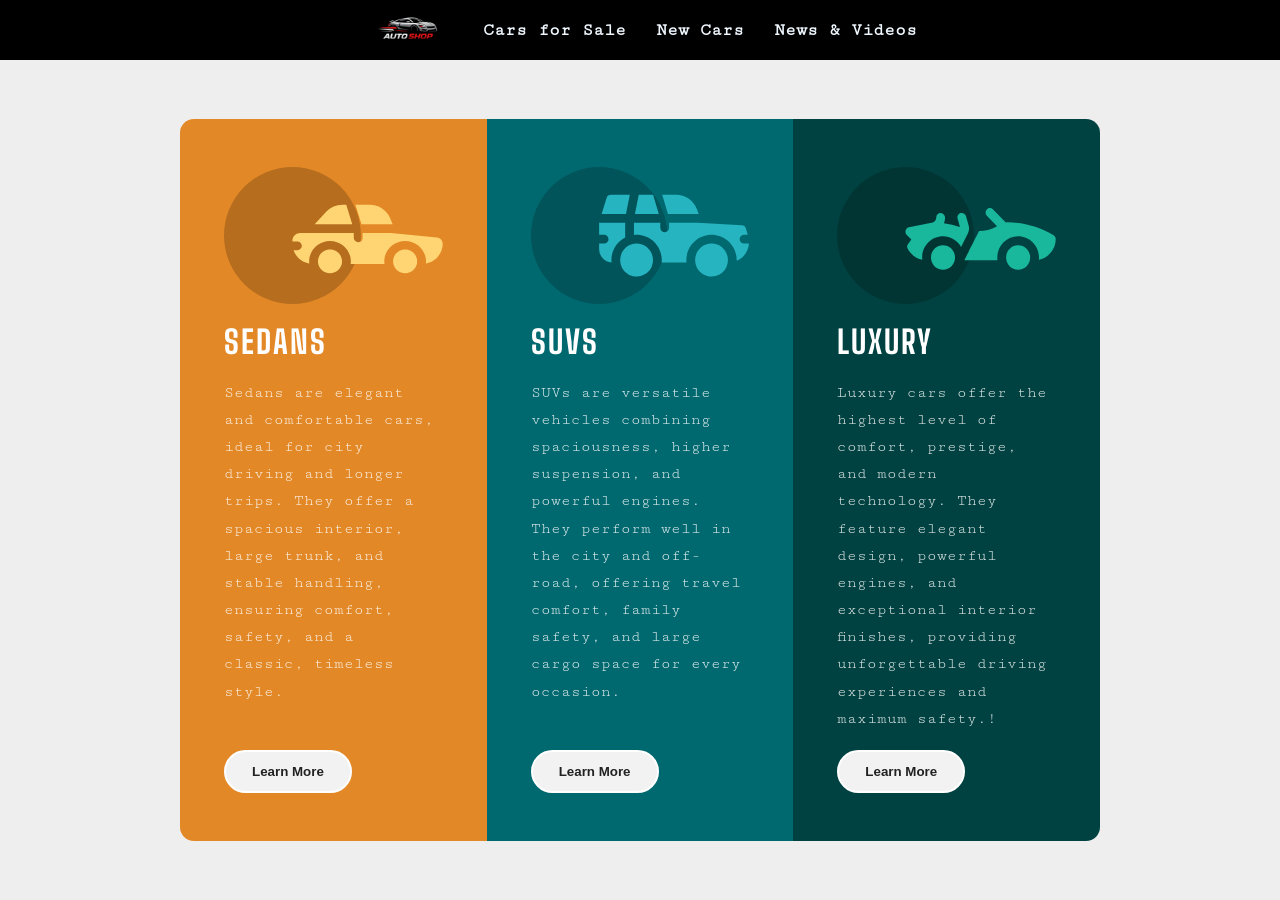
==== index.html @ 077dbd91 "V0.0.1" ====
<!DOCTYPE html>
<html lang="en">

<head>
    <meta charset="UTF-8">
    <meta name="viewport" content="width=device-width, initial-scale=1.0">
    <title>Document</title>
    <!-- Styles.CC for Navigation bar and all websides -->
    <link rel="stylesheet" href="styles_nav-bar.css" />
    <link rel="stylesheet" href="styles.css" />
    <!-- Google Fonts links -->
    <link rel="preconnect" href="https://fonts.googleapis.com">
    <link rel="preconnect" href="https://fonts.gstatic.com" crossorigin>
    <link rel="preconnect" href="https://fonts.googleapis.com">
    <link rel="preconnect" href="https://fonts.gstatic.com" crossorigin>
    <link
        href="https://fonts.googleapis.com/css2?family=Big+Shoulders:opsz,wght@10..72,100..900&family=Cutive+Mono&family=IBM+Plex+Sans:ital,wght@0,100..700;1,100..700&family=Lexend+Deca:wght@100..900&display=swap"
        rel="stylesheet">
</head>

<body>

    <nav class="nav-bar">
        <div class="container">
            <div class="logo" href="index.html">
                <img src="/images/AutoShop.png" alt="Auto Shop" width="90" />
            </div>
            <ul class="nav__links">
                <li><a class="nav__link is-active" href="#Cars for Sale">Cars for Sale</a></li>
                <li><a class="nav__link" href="#New Cars">New Cars</a></li>
                <li><a class="nav__link" href="#News & Videos">News & Videos</a></li>
            </ul>
        </div>
    </nav>

    <section class="cars">
        <div class="container">
            <article class="car sedans">
                <img src="images/icon-sedans.svg" alt="SEDANS">
                <h2>SEDANS</h2>
                <p>Sedans are elegant and comfortable cars, ideal for city driving and longer trips. They offer a
                    spacious interior, large trunk, and stable handling, ensuring comfort, safety, and a classic,
                    timeless style.
                </p>
                <button class="btn" href="#">Learn More</button>
            </article>

            <article class="car suvs">
                <img src="images/icon-suvs.svg" alt="SUVS">
                <h2>SUVS</h2>
                <p>SUVs are versatile vehicles combining spaciousness, higher suspension, and powerful
                    engines. They perform well in the city and off-road, offering travel comfort, family
                    safety, and large cargo space for every occasion.</p>

                <button class="btn" href="#">Learn More</button>
            </article>

            <article class="car luxury">
                <img src="images/icon-luxury.svg" alt="LUXURY">
                <h2>LUXURY</h2>
                <p>Luxury cars offer the highest level of comfort, prestige, and modern technology. They
                    feature elegant design, powerful engines, and exceptional interior finishes, providing
                    unforgettable driving experiences and maximum safety.!</p>
                <button class="btn" href="#">Learn More</button>
            </article>
        </div>
    </section>

</body>

</html>
---- styles_nav-bar.css ----
/* Fonts */
.cutive-mono-regular {
  font-family: "Cutive Mono", monospace;
  font-weight: 400;
  font-style: normal;
}



.big-shoulders {
  font-family: "Big Shoulders", sans-serif;
  font-optical-sizing: auto;
  font-weight: 700;
  font-style: normal;
}


/* Reset */
* {
	margin: 0;
	padding: 0;
	box-sizing: border-box;
}
/* body */
body {
	font-family: 'Cutive Mono', monospace;
	font-size: 16px;
	background-color: #ffffff;
}

/* All changes to the flex container and items are in this file. */
.container {
	max-width: 11000px;
	margin: 0;
	padding: 0 30px;
}

.nav-bar {
	background-color: hsl(0, 0%, 0%);
	height: 60px;
    justify-items: center;
    height: 60px;
    align-items: center;
}

.nav-bar .logo {
	display: flex;
    height: 60px;
    align-items: center;
    justify-content: start;
}

ul {
	list-style-type: none;
}

.nav-bar .container {
	display: flex;
	justify-content: center;
	align-items: center;
	height: 60px;
}

.nav-bar a {
	text-decoration: none;
	color: aliceblue;
	font-weight: 700;
	font-size: 18px;
}

.nav-bar ul {
	display: flex;
	list-style-type: none;
}

.nav-bar ul li {
	margin-left: 30px;
}

.nav-bar a:hover {
	color: #c98313;
}
---- styles.css ----
* { box-sizing: border-box; }

body{
  margin: 0;
  font-family: 'Cutive Mono', monospace;
  background: #eee;
}

/* Center only the cards section */
.cars{
  min-height: calc(100vh - 60px); /* 60px navbar height */
  display: flex;
  align-items: center;
  justify-content: center;
  padding: 40px 16px;
}

/* the 3-column wrapper */
.cars .container{
  width: min(920px, 92vw);
  display: flex;
  border-radius: 14px;
  overflow: hidden;
  padding: 0; /* important */
}

/* each column */
.car{
  flex: 1;
  padding: 48px 44px;
  color: #fff;
  display: flex;
  flex-direction: column;
  gap: 18px;
}

.car h2{
  margin: 0;
  letter-spacing: 2px;
  font-size: 32px;
  font-family: 'Big Shoulders', sans-serif;
}

.car p{
  margin: 0;
  line-height: 1.7;
  opacity: .85;
  max-width: 28ch;
}

.btn{
  margin-top: auto;
  align-self: flex-start;
  padding: 12px 26px;
  border-radius: 999px;
  background: hsl(0, 0%, 95%);
  color: #222;
  font-weight: 600;
  border: 2px solid #ffffff;
  cursor: pointer;
  transition: all 0.3s ease;
}

.car .btn:hover{
  background: transparent;
  color: #ffffff;
  transform: scale(1.05);
  box-shadow: 0 8px 20px rgba(0,0,0,0.25);
}

.btn:active{
  transform: scale(0.98);
  box-shadow: 0 4px 10px rgba(0,0,0,0.2);
}


/* colors */
.sedans{ background: hsl(31, 77%, 52%); }
.suvs{ background: hsl(184, 100%, 22%); }
.luxury{ background: hsl(179, 100%, 13%); }

/* responsive */
@media (max-width: 760px){
  .cars .container{ flex-direction: column; }
}
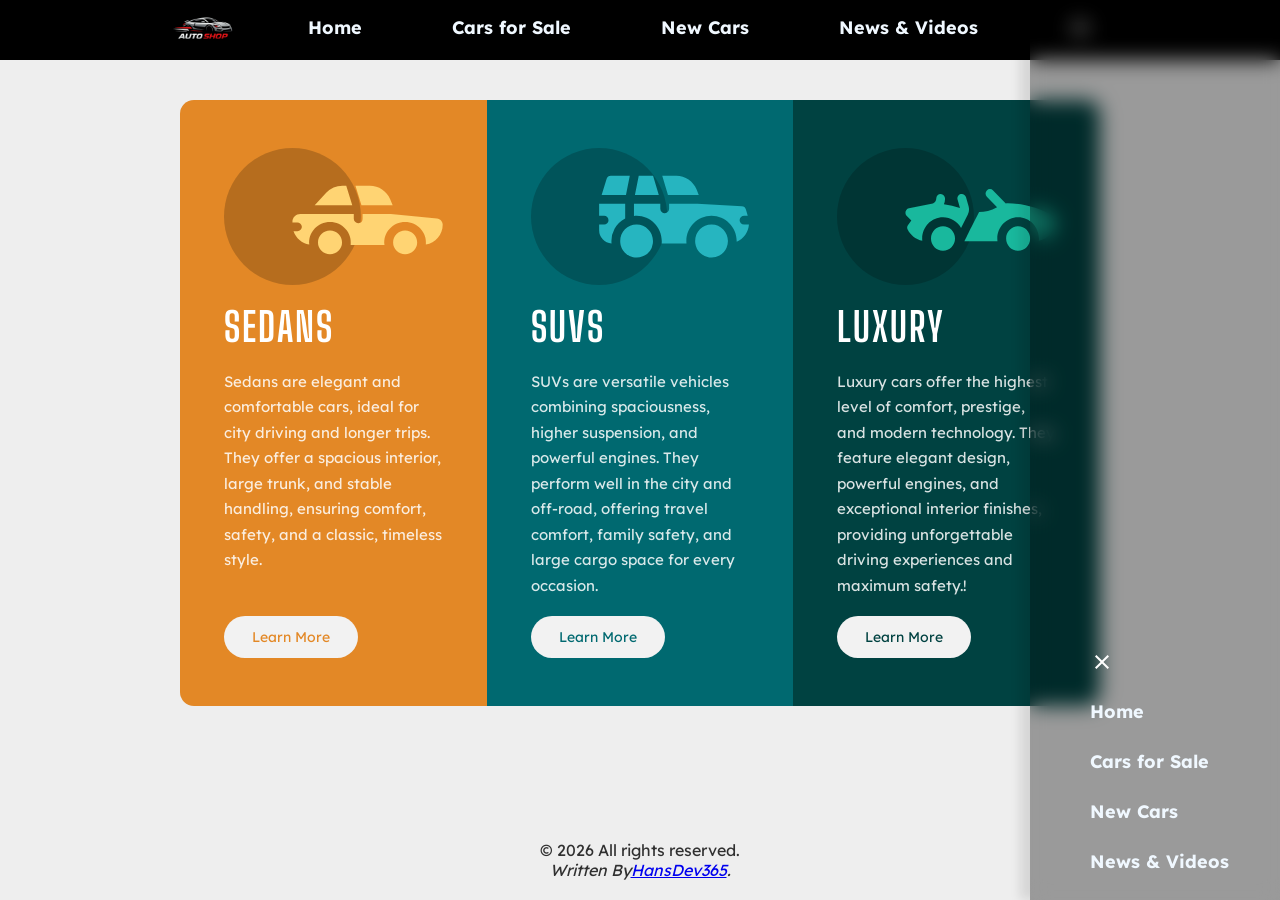
==== commit a7583c88: "V0.0.02" ====
--- a/index.html
+++ b/index.html
@@ -11,10 +11,10 @@
     <!-- Google Fonts links -->
     <link rel="preconnect" href="https://fonts.googleapis.com">
     <link rel="preconnect" href="https://fonts.gstatic.com" crossorigin>
-    <link rel="preconnect" href="https://fonts.googleapis.com">
-    <link rel="preconnect" href="https://fonts.gstatic.com" crossorigin>
     <link
         href="https://fonts.googleapis.com/css2?family=Big+Shoulders:opsz,wght@10..72,100..900&family=Cutive+Mono&family=IBM+Plex+Sans:ital,wght@0,100..700;1,100..700&family=Lexend+Deca:wght@100..900&display=swap"
+        rel="stylesheet">
+    <link href="https://fonts.googleapis.com/css2?family=Big+Shoulders+Display:wght@700&family=Lexend+Deca&display=swap"
         rel="stylesheet">
 </head>
 
@@ -25,13 +25,39 @@
             <div class="logo" href="index.html">
                 <img src="/images/AutoShop.png" alt="Auto Shop" width="90" />
             </div>
-            <ul class="nav__links">
-                <li><a class="nav__link is-active" href="#Cars for Sale">Cars for Sale</a></li>
+            <ul class="sidebar">
+                <li onclick=hideSidebar()><a href="#"><svg xmlns="http://www.w3.org/2000/svg" height="24px"
+                            viewBox="0 -960 960 960" width="24px" fill="#ffffff">
+                            <path
+                                d="m256-200-56-56 224-224-224-224 56-56 224 224 224-224 56 56-224 224 224 224-56 56-224-224-224 224Z" />
+                        </svg></a></li>
+                <li><a class="nav_link is-active" href="index.html">Home</a></li>
+                <li><a class="nav__link is-active" href="cars_for_sale.html">Cars for Sale</a></li>
                 <li><a class="nav__link" href="#New Cars">New Cars</a></li>
                 <li><a class="nav__link" href="#News & Videos">News & Videos</a></li>
             </ul>
+            <ul>
+                <li class="hideOnMobile"><a class="nav_link is-active" href="index.html">Home</a></li>
+                <li class="hideOnMobile"><a class="nav__link is-active" href="cars_for_sale.html">Cars for Sale</a></li>
+                <li class="hideOnMobile"><a class="nav__link" href="#New Cars">New Cars</a></li>
+                <li class="hideOnMobile"><a class="nav__link" href="#News & Videos">News & Videos</a></li>
+                <li onclick=showSidebar()><a href="#"><svg xmlns="http://www.w3.org/2000/svg" height="24px"
+                            viewBox="0 -960 960 960" width="24px" fill="#ffffff">
+                            <path d="M120-240v-80h720v80H120Zm0-200v-80h720v80H120Zm0-200v-80h720v80H120Z" />
+                        </svg></a></li>
+            </ul>
         </div>
     </nav>
+    <script>
+        function showSidebar() {
+            const sidebar = document.querySelector('.sidebar')
+            sidebar.style.display = 'flex'
+        }
+        function hideSidebar() {
+            const sidebar = document.querySelector('.sidebar')
+            sidebar.style.display = 'none'
+        }
+    </script>
 
     <section class="cars">
         <div class="container">
@@ -42,7 +68,7 @@
                     spacious interior, large trunk, and stable handling, ensuring comfort, safety, and a classic,
                     timeless style.
                 </p>
-                <button class="btn" href="#">Learn More</button>
+                <a class="btn" href="sedans.html">Learn More</a>
             </article>
 
             <article class="car suvs">
@@ -52,7 +78,7 @@
                     engines. They perform well in the city and off-road, offering travel comfort, family
                     safety, and large cargo space for every occasion.</p>
 
-                <button class="btn" href="#">Learn More</button>
+                <a class="btn" href="suvs.html">Learn More</a>
             </article>
 
             <article class="car luxury">
@@ -61,11 +87,16 @@
                 <p>Luxury cars offer the highest level of comfort, prestige, and modern technology. They
                     feature elegant design, powerful engines, and exceptional interior finishes, providing
                     unforgettable driving experiences and maximum safety.!</p>
-                <button class="btn" href="#">Learn More</button>
+                <a class="btn" href="luxury.html">Learn More</a>
             </article>
         </div>
     </section>
-
+    <!-- footer is the same on all pages. This is controlled in style.css.  -->
+    <footer class="site-footer">© 2026 All rights reserved.
+        <address>
+            Written By<a href="dorian365.kodehode@gmail.com">HansDev365</a>.<br>
+        </address>
+    </footer>
 </body>
 
 </html>
--- a/styles_nav-bar.css
+++ b/styles_nav-bar.css
@@ -1,19 +1,16 @@
 /* Fonts */
 .cutive-mono-regular {
-  font-family: "Cutive Mono", monospace;
-  font-weight: 400;
-  font-style: normal;
+	font-family: 'Cutive Mono', monospace;
+	font-weight: 400;
+	font-style: normal;
 }
 
-
-
 .big-shoulders {
-  font-family: "Big Shoulders", sans-serif;
-  font-optical-sizing: auto;
-  font-weight: 700;
-  font-style: normal;
+	font-family: 'Big Shoulders', sans-serif;
+	font-optical-sizing: auto;
+	font-weight: 700;
+	font-style: normal;
 }
-
 
 /* Reset */
 * {
@@ -23,9 +20,50 @@
 }
 /* body */
 body {
-	font-family: 'Cutive Mono', monospace;
-	font-size: 16px;
-	background-color: #ffffff;
+	margin: 0;
+	min-height: 100vh;
+	display: flex;
+	flex-direction: column;
+	font-family: 'Lexend Deca', sans-serif;
+	background: #eee;
+}
+/* 
+nav ul {
+	width: 100%;
+	list-style-type: none;
+	display: flex;
+	justify-content: flex-end;
+} */
+
+.sidebar {
+	position: fixed;
+	top: 0;
+	right: 0;
+	height: 100vh;
+	width: 250px;
+	z-index: 999;
+	background-color: rgba(0, 0, 0, 0.354);
+	backdrop-filter: blur(10px);
+	box-shadow: -10px 0 10px rgba(0, 0, 0, 0.1);
+	display: flex;
+	flex-direction: column;
+	align-items: flex-start;
+	justify-content: flex-start;
+}
+.sidebar li {
+	width: 100%;
+	height: 50px;
+	justify-content: flex-start;
+}
+
+.sidebar a {
+	width: 100%;
+}
+
+@media (max-width: 800px) {
+	.hideOnMobile {
+		display: none;
+	}
 }
 
 /* All changes to the flex container and items are in this file. */
@@ -38,20 +76,14 @@
 .nav-bar {
 	background-color: hsl(0, 0%, 0%);
 	height: 60px;
-    justify-items: center;
-    height: 60px;
-    align-items: center;
+	align-items: center;
 }
 
 .nav-bar .logo {
 	display: flex;
-    height: 60px;
-    align-items: center;
-    justify-content: start;
-}
-
-ul {
-	list-style-type: none;
+	height: 60px;
+	align-items: center;
+	justify-content: start;
 }
 
 .nav-bar .container {
@@ -62,15 +94,22 @@
 }
 
 .nav-bar a {
+	height: 100%;
+	padding: 0 30px;
 	text-decoration: none;
 	color: aliceblue;
 	font-weight: 700;
 	font-size: 18px;
 }
 
+.nav li {
+	height: 50%;
+}
+
 .nav-bar ul {
 	display: flex;
 	list-style-type: none;
+	justify-content: flex-end;
 }
 
 .nav-bar ul li {
@@ -80,4 +119,3 @@
 .nav-bar a:hover {
 	color: #c98313;
 }
-
--- a/styles.css
+++ b/styles.css
@@ -1,87 +1,132 @@
-* { box-sizing: border-box; }
-
-body{
-  margin: 0;
-  font-family: 'Cutive Mono', monospace;
-  background: #eee;
+* {
+	box-sizing: border-box;
 }
 
-/* Center only the cards section */
-.cars{
-  min-height: calc(100vh - 60px); /* 60px navbar height */
-  display: flex;
-  align-items: center;
-  justify-content: center;
-  padding: 40px 16px;
+/* Body as vertical flex layout */
+body {
+	margin: 0;
+	min-height: 100vh;
+	display: flex;
+	flex-direction: column;
+	font-family: 'Lexend Deca', sans-serif;
+	background: #eee;
+}
+
+/* Center only the cars section */
+.cars {
+	display: flex;
+	align-items: center;
+	justify-content: center;
+	padding: 40px 16px;
 }
 
 /* the 3-column wrapper */
-.cars .container{
-  width: min(920px, 92vw);
-  display: flex;
-  border-radius: 14px;
-  overflow: hidden;
-  padding: 0; /* important */
+.cars .container {
+	width: min(920px, 92vw);
+	display: flex;
+	border-radius: 14px;
+	overflow: hidden;
+	padding: 0;
 }
 
 /* each column */
-.car{
-  flex: 1;
-  padding: 48px 44px;
-  color: #fff;
-  display: flex;
-  flex-direction: column;
-  gap: 18px;
+.car {
+	flex: 1;
+	padding: 48px 44px;
+	color: #fff;
+	display: flex;
+	flex-direction: column;
+	gap: 18px;
 }
 
-.car h2{
-  margin: 0;
-  letter-spacing: 2px;
-  font-size: 32px;
-  font-family: 'Big Shoulders', sans-serif;
+.car h2 {
+	margin: 0;
+	font-family: 'Big Shoulders Display', sans-serif;
+	font-size: 40px;
+	letter-spacing: 2px;
+	text-transform: uppercase;
 }
 
-.car p{
-  margin: 0;
-  line-height: 1.7;
-  opacity: .85;
-  max-width: 28ch;
+.car p {
+	margin: 0;
+	line-height: 1.7;
+	opacity: 0.85;
+	max-width: 28ch;
+	font-size: 15px;
 }
 
-.btn{
-  margin-top: auto;
-  align-self: flex-start;
-  padding: 12px 26px;
-  border-radius: 999px;
-  background: hsl(0, 0%, 95%);
-  color: #222;
-  font-weight: 600;
-  border: 2px solid #ffffff;
-  cursor: pointer;
-  transition: all 0.3s ease;
+/* Learn more buttons */
+.btn {
+	margin-top: auto;
+	align-self: flex-start;
+
+	display: inline-block;
+	padding: 12px 28px;
+	border-radius: 999px;
+
+	background: hsl(0, 0%, 95%);
+	border: none;
+
+	font-family: 'Lexend Deca', sans-serif;
+	font-size: 14px;
+	font-weight: 400;
+	text-decoration: none;
+
+	transition: all 0.3s ease;
+	cursor: pointer;
 }
 
-.car .btn:hover{
-  background: transparent;
-  color: #ffffff;
-  transform: scale(1.05);
-  box-shadow: 0 8px 20px rgba(0,0,0,0.25);
+/* Text color matches card */
+.sedans .btn {
+	color: hsl(31, 77%, 52%);
 }
 
-.btn:active{
-  transform: scale(0.98);
-  box-shadow: 0 4px 10px rgba(0,0,0,0.2);
+.suvs .btn {
+	color: hsl(184, 100%, 22%);
 }
 
+.luxury .btn {
+	color: hsl(179, 100%, 13%);
+}
 
-/* colors */
-.sedans{ background: hsl(31, 77%, 52%); }
-.suvs{ background: hsl(184, 100%, 22%); }
-.luxury{ background: hsl(179, 100%, 13%); }
+/* Hover effect */
+.car .btn:hover {
+	background: transparent;
+	color: #ffffff;
+	border: 2px solid #ffffff;
+	transform: scale(1.05);
+	box-shadow: 0 8px 20px rgba(0, 0, 0, 0.25);
+}
+
+.btn:active {
+	transform: scale(0.98);
+	box-shadow: 0 4px 10px rgba(0, 0, 0, 0.2);
+}
+
+/* box colors */
+.sedans {
+	background: hsl(31, 77%, 52%);
+}
+
+.suvs {
+	background: hsl(184, 100%, 22%);
+}
+
+.luxury {
+	background: hsl(179, 100%, 13%);
+}
+
+/* Footer */
+.site-footer {
+	margin-top: auto; /* pushes footer to bottom */
+	text-align: center;
+	padding: 20px;
+	color: rgba(0, 0, 0, 0.8);
+}
 
 /* responsive */
-@media (max-width: 760px){
-  .cars .container{ flex-direction: column; }
+@media (max-width: 760px) {
+	.cars .container {
+		flex-direction: column;
+	}
 }
-
-
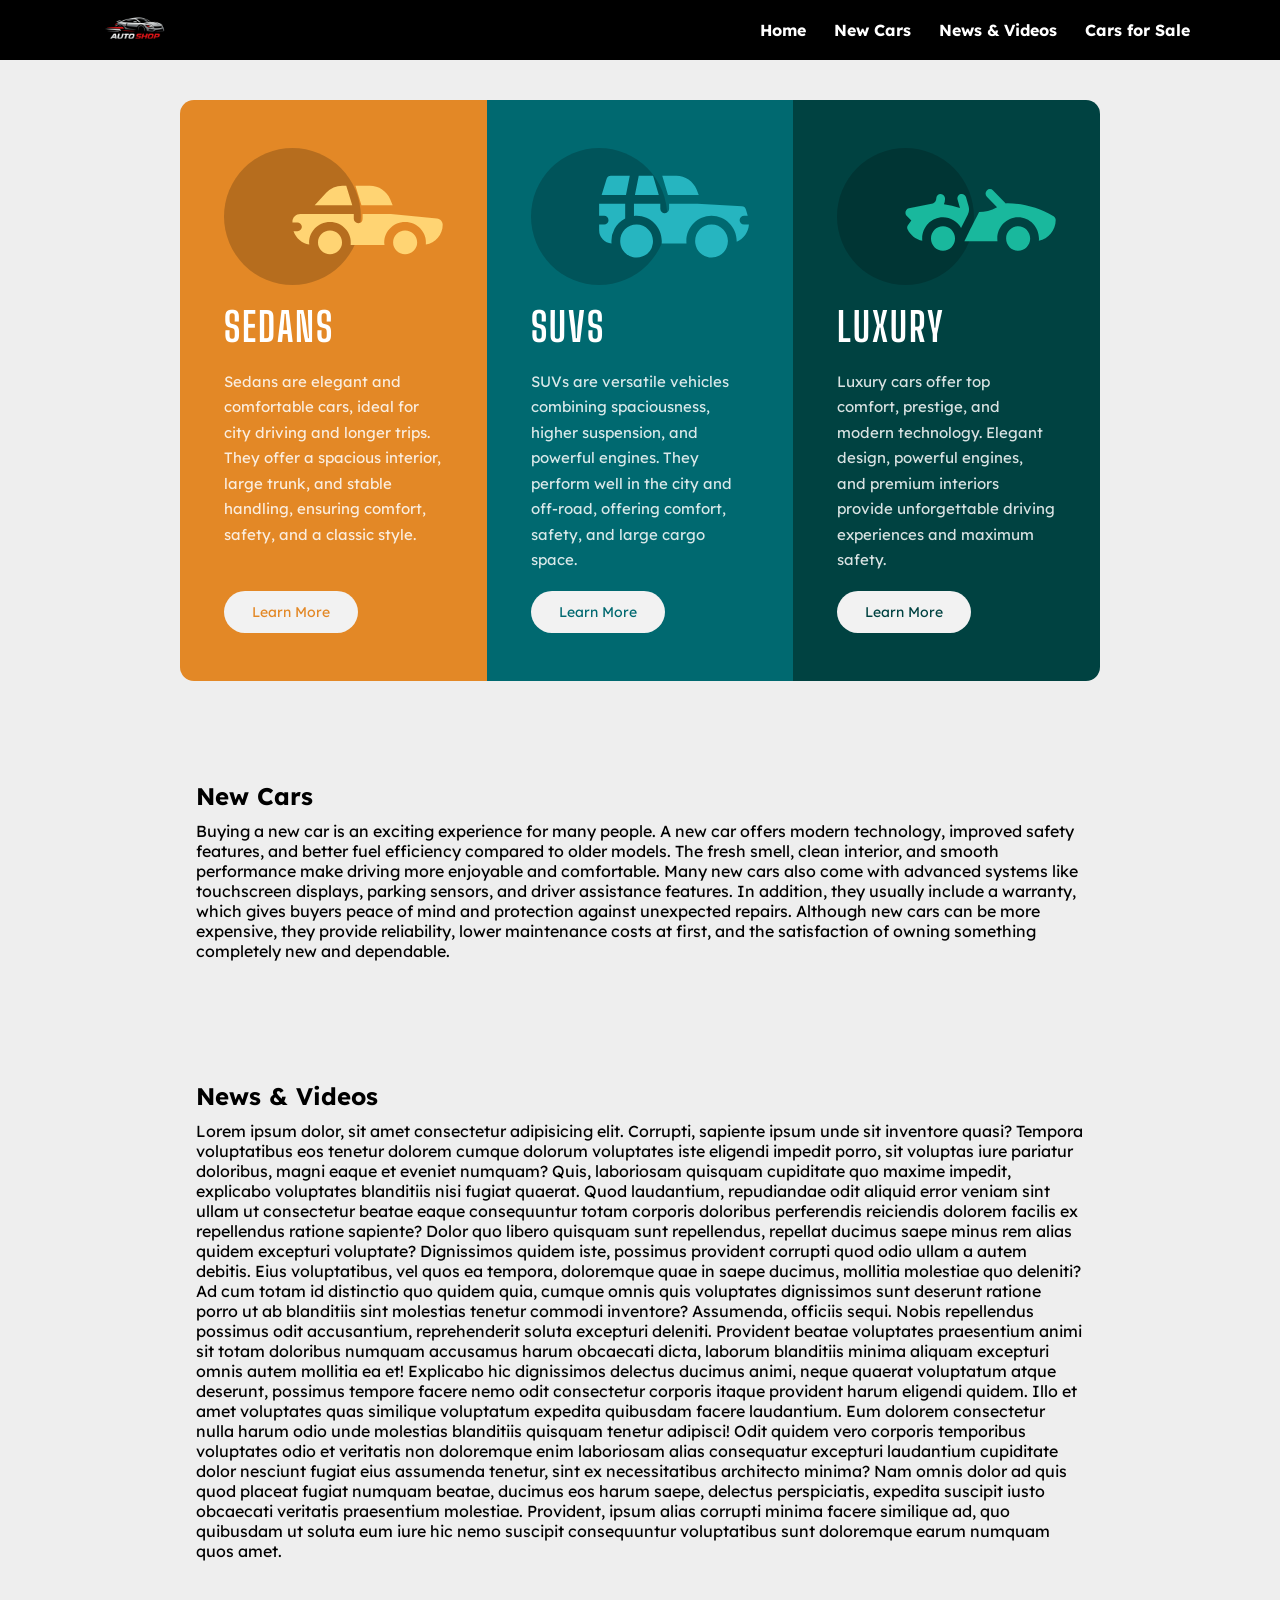
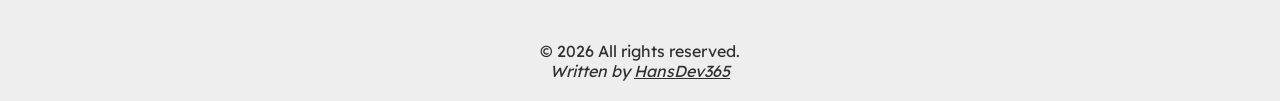
==== commit 8661eaf2: "V0.0.03" ====
--- a/index.html
+++ b/index.html
@@ -2,101 +2,150 @@
 <html lang="en">
 
 <head>
-    <meta charset="UTF-8">
-    <meta name="viewport" content="width=device-width, initial-scale=1.0">
-    <title>Document</title>
-    <!-- Styles.CC for Navigation bar and all websides -->
+    <meta charset="UTF-8" />
+    <meta name="viewport" content="width=device-width, initial-scale=1.0" />
+    <title>AutoShop</title>
+
+    <!-- Navbar + main styles -->
     <link rel="stylesheet" href="styles_nav-bar.css" />
     <link rel="stylesheet" href="styles.css" />
-    <!-- Google Fonts links -->
+
+    <!-- Google Fonts -->
     <link rel="preconnect" href="https://fonts.googleapis.com">
     <link rel="preconnect" href="https://fonts.gstatic.com" crossorigin>
     <link
-        href="https://fonts.googleapis.com/css2?family=Big+Shoulders:opsz,wght@10..72,100..900&family=Cutive+Mono&family=IBM+Plex+Sans:ital,wght@0,100..700;1,100..700&family=Lexend+Deca:wght@100..900&display=swap"
-        rel="stylesheet">
-    <link href="https://fonts.googleapis.com/css2?family=Big+Shoulders+Display:wght@700&family=Lexend+Deca&display=swap"
+        href="https://fonts.googleapis.com/css2?family=Big+Shoulders+Display:wght@700&family=Lexend+Deca:wght@100..900&display=swap"
         rel="stylesheet">
 </head>
 
 <body>
 
+    <!-- NAVBAR -->
     <nav class="nav-bar">
-        <div class="container">
-            <div class="logo" href="index.html">
+        <div class="nav-container">
+            <a href="index.html" class="logo">
                 <img src="/images/AutoShop.png" alt="Auto Shop" width="90" />
-            </div>
-            <ul class="sidebar">
-                <li onclick=hideSidebar()><a href="#"><svg xmlns="http://www.w3.org/2000/svg" height="24px"
-                            viewBox="0 -960 960 960" width="24px" fill="#ffffff">
-                            <path
-                                d="m256-200-56-56 224-224-224-224 56-56 224 224 224-224 56 56-224 224 224 224-56 56-224-224-224 224Z" />
-                        </svg></a></li>
-                <li><a class="nav_link is-active" href="index.html">Home</a></li>
-                <li><a class="nav__link is-active" href="cars_for_sale.html">Cars for Sale</a></li>
-                <li><a class="nav__link" href="#New Cars">New Cars</a></li>
-                <li><a class="nav__link" href="#News & Videos">News & Videos</a></li>
+            </a>
+
+            <ul class="nav-links">
+                <li><a class="nav__link" href="index.html">Home</a></li>
+                <li><a class="nav__link" href="#new-cars">New Cars</a></li>
+                <li><a class="nav__link" href="#news-videos">News &amp; Videos</a></li>
+                <li><a class="nav__link" href="cars_for_sale.html">Cars for Sale</a></li>
             </ul>
-            <ul>
-                <li class="hideOnMobile"><a class="nav_link is-active" href="index.html">Home</a></li>
-                <li class="hideOnMobile"><a class="nav__link is-active" href="cars_for_sale.html">Cars for Sale</a></li>
-                <li class="hideOnMobile"><a class="nav__link" href="#New Cars">New Cars</a></li>
-                <li class="hideOnMobile"><a class="nav__link" href="#News & Videos">News & Videos</a></li>
-                <li onclick=showSidebar()><a href="#"><svg xmlns="http://www.w3.org/2000/svg" height="24px"
-                            viewBox="0 -960 960 960" width="24px" fill="#ffffff">
-                            <path d="M120-240v-80h720v80H120Zm0-200v-80h720v80H120Zm0-200v-80h720v80H120Z" />
-                        </svg></a></li>
-            </ul>
+
+            <!-- mobile -->
+            <button class="menu-btn" type="button" aria-label="Open menu" onclick="toggleMenu()">☰</button>
         </div>
     </nav>
+
+    <!-- MOBILE SIDEBAR -->
+    <aside class="sidebar" id="sidebar" aria-hidden="true">
+        <button class="close-btn" type="button" aria-label="Close menu" onclick="toggleMenu()">✕</button>
+
+        <a href="index.html" onclick="toggleMenu()">Home</a>
+        <a href="#new-cars" onclick="toggleMenu()">New Cars</a>
+        <a href="#news-videos" onclick="toggleMenu()">News &amp; Videos</a>
+        <a href="cars_for_sale.html" onclick="toggleMenu()">Cars for Sale</a>
+    </aside>
+
+    <!-- MAIN CONTENT -->
+    <main>
+
+        <!--3 cards section -->
+        <section class="cars" id="home">
+            <div class="cars-container">
+                <article class="car sedans">
+                    <img src="images/icon-sedans.svg" alt="Sedans" />
+                    <h2>SEDANS</h2>
+                    <p>
+                        Sedans are elegant and comfortable cars, ideal for city driving and longer trips. They offer a
+                        spacious interior, large trunk, and stable handling, ensuring comfort, safety, and a classic
+                        style.
+                    </p>
+                    <a class="btn" href="sedans.html">Learn More</a>
+                </article>
+
+                <article class="car suvs">
+                    <img src="images/icon-suvs.svg" alt="SUVs" />
+                    <h2>SUVS</h2>
+                    <p>
+                        SUVs are versatile vehicles combining spaciousness, higher suspension, and powerful engines.
+                        They perform well in the city and off-road, offering comfort, safety, and large cargo space.
+                    </p>
+                    <a class="btn" href="suvs.html">Learn More</a>
+                </article>
+
+                <article class="car luxury">
+                    <img src="images/icon-luxury.svg" alt="Luxury" />
+                    <h2>LUXURY</h2>
+                    <p>
+                        Luxury cars offer top comfort, prestige, and modern technology. Elegant design, powerful
+                        engines,
+                        and premium interiors provide unforgettable driving experiences and maximum safety.
+                    </p>
+                    <a class="btn" href="luxury.html">Learn More</a>
+                </article>
+            </div>
+        </section>
+
+        <!-- Anchor targets so nav links work -->
+        <section id="new-cars" class="anchor-section">
+            <h2>New Cars</h2>
+            <p>Buying a new car is an exciting experience for many people. A new car offers modern technology, improved
+                safety features, and better fuel efficiency compared to older models. The fresh smell, clean interior,
+                and smooth performance make driving more enjoyable and comfortable. Many new cars also come with
+                advanced systems like touchscreen displays, parking sensors, and driver assistance features. In
+                addition, they usually include a warranty, which gives buyers peace of mind and protection against
+                unexpected repairs. Although new cars can be more expensive, they provide reliability, lower maintenance
+                costs at first, and the satisfaction of owning something completely new and dependable.</p>
+        </section>
+
+        <section id="news-videos" class="anchor-section">
+            <h2>News &amp; Videos</h2>
+            <p>Lorem ipsum dolor, sit amet consectetur adipisicing elit. Corrupti, sapiente ipsum unde sit inventore
+                quasi? Tempora voluptatibus eos tenetur dolorem cumque dolorum voluptates iste eligendi impedit porro,
+                sit voluptas iure pariatur doloribus, magni eaque et eveniet numquam? Quis, laboriosam quisquam
+                cupiditate quo maxime impedit, explicabo voluptates blanditiis nisi fugiat quaerat. Quod laudantium,
+                repudiandae odit aliquid error veniam sint ullam ut consectetur beatae eaque consequuntur totam corporis
+                doloribus perferendis reiciendis dolorem facilis ex repellendus ratione sapiente? Dolor quo libero
+                quisquam sunt repellendus, repellat ducimus saepe minus rem alias quidem excepturi voluptate?
+                Dignissimos quidem iste, possimus provident corrupti quod odio ullam a autem debitis. Eius voluptatibus,
+                vel quos ea tempora, doloremque quae in saepe ducimus, mollitia molestiae quo deleniti? Ad cum totam id
+                distinctio quo quidem quia, cumque omnis quis voluptates dignissimos sunt deserunt ratione porro ut ab
+                blanditiis sint molestias tenetur commodi inventore? Assumenda, officiis sequi. Nobis repellendus
+                possimus odit accusantium, reprehenderit soluta excepturi deleniti. Provident beatae voluptates
+                praesentium animi sit totam doloribus numquam accusamus harum obcaecati dicta, laborum blanditiis minima
+                aliquam excepturi omnis autem mollitia ea et! Explicabo hic dignissimos delectus ducimus animi, neque
+                quaerat voluptatum atque deserunt, possimus tempore facere nemo odit consectetur corporis itaque
+                provident harum eligendi quidem. Illo et amet voluptates quas similique voluptatum expedita quibusdam
+                facere laudantium. Eum dolorem consectetur nulla harum odio unde molestias blanditiis quisquam tenetur
+                adipisci! Odit quidem vero corporis temporibus voluptates odio et veritatis non doloremque enim
+                laboriosam alias consequatur excepturi laudantium cupiditate dolor nesciunt fugiat eius assumenda
+                tenetur, sint ex necessitatibus architecto minima? Nam omnis dolor ad quis quod placeat fugiat numquam
+                beatae, ducimus eos harum saepe, delectus perspiciatis, expedita suscipit iusto obcaecati veritatis
+                praesentium molestiae. Provident, ipsum alias corrupti minima facere similique ad, quo quibusdam ut
+                soluta eum iure hic nemo suscipit consequuntur voluptatibus sunt doloremque earum numquam quos amet.</p>
+        </section>
+
+    </main>
+
+    <!-- FOOTER -->
+    <footer class="site-footer">
+        © 2026 All rights reserved.
+        <address>
+            Written by <a href="mailto:dorian365.kodehode@gmail.com">HansDev365</a>
+        </address>
+    </footer>
+
     <script>
-        function showSidebar() {
-            const sidebar = document.querySelector('.sidebar')
-            sidebar.style.display = 'flex'
-        }
-        function hideSidebar() {
-            const sidebar = document.querySelector('.sidebar')
-            sidebar.style.display = 'none'
+        function toggleMenu() {
+            const sidebar = document.getElementById("sidebar");
+            const isOpen = sidebar.classList.toggle("active");
+            sidebar.setAttribute("aria-hidden", String(!isOpen));
         }
     </script>
 
-    <section class="cars">
-        <div class="container">
-            <article class="car sedans">
-                <img src="images/icon-sedans.svg" alt="SEDANS">
-                <h2>SEDANS</h2>
-                <p>Sedans are elegant and comfortable cars, ideal for city driving and longer trips. They offer a
-                    spacious interior, large trunk, and stable handling, ensuring comfort, safety, and a classic,
-                    timeless style.
-                </p>
-                <a class="btn" href="sedans.html">Learn More</a>
-            </article>
-
-            <article class="car suvs">
-                <img src="images/icon-suvs.svg" alt="SUVS">
-                <h2>SUVS</h2>
-                <p>SUVs are versatile vehicles combining spaciousness, higher suspension, and powerful
-                    engines. They perform well in the city and off-road, offering travel comfort, family
-                    safety, and large cargo space for every occasion.</p>
-
-                <a class="btn" href="suvs.html">Learn More</a>
-            </article>
-
-            <article class="car luxury">
-                <img src="images/icon-luxury.svg" alt="LUXURY">
-                <h2>LUXURY</h2>
-                <p>Luxury cars offer the highest level of comfort, prestige, and modern technology. They
-                    feature elegant design, powerful engines, and exceptional interior finishes, providing
-                    unforgettable driving experiences and maximum safety.!</p>
-                <a class="btn" href="luxury.html">Learn More</a>
-            </article>
-        </div>
-    </section>
-    <!-- footer is the same on all pages. This is controlled in style.css.  -->
-    <footer class="site-footer">© 2026 All rights reserved.
-        <address>
-            Written By<a href="dorian365.kodehode@gmail.com">HansDev365</a>.<br>
-        </address>
-    </footer>
 </body>
 
 </html>
--- a/styles_nav-bar.css
+++ b/styles_nav-bar.css
@@ -1,121 +1,103 @@
-/* Fonts */
-.cutive-mono-regular {
-	font-family: 'Cutive Mono', monospace;
-	font-weight: 400;
-	font-style: normal;
+/* NAVBAR LAYOUT */
+.nav-bar {
+  background: #000;
+  height: 60px;
+  position: sticky;
+  top: 0;
+  z-index: 1000;
 }
 
-.big-shoulders {
-	font-family: 'Big Shoulders', sans-serif;
-	font-optical-sizing: auto;
-	font-weight: 700;
-	font-style: normal;
+.nav-container {
+  height: 60px;
+  width: min(1100px, 92vw);
+  margin: 0 auto;
+  display: flex;
+  align-items: center;
+  justify-content: space-between;
+  gap: 20px;
 }
 
-/* Reset */
-* {
-	margin: 0;
-	padding: 0;
-	box-sizing: border-box;
+.logo {
+  display: flex;
+  align-items: center;
+  height: 60px;
 }
-/* body */
-body {
-	margin: 0;
-	min-height: 100vh;
-	display: flex;
-	flex-direction: column;
-	font-family: 'Lexend Deca', sans-serif;
-	background: #eee;
+
+/* Desktop links */
+.nav-links {
+  display: flex;
+  list-style: none;
+  gap: 28px;
+  align-items: center;
 }
-/* 
-nav ul {
-	width: 100%;
-	list-style-type: none;
-	display: flex;
-	justify-content: flex-end;
-} */
 
+.nav__link {
+  color: #fff;
+  text-decoration: none;
+  font-weight: 700;
+  font-size: 16px;
+  transition: 0.2s;
+}
+
+.nav__link:hover {
+  color: #c98313;
+}
+
+/* button (mobile) */
+.menu-btn {
+  display: none;
+  background: transparent;
+  border: none;
+  color: #fff;
+  font-size: 30px;
+  cursor: pointer;
+}
+
+/* SIDEBAR (mobile menu) */
+ /* hidden: right: -260px; */
 .sidebar {
-	position: fixed;
-	top: 0;
-	right: 0;
-	height: 100vh;
-	width: 250px;
-	z-index: 999;
-	background-color: rgba(0, 0, 0, 0.354);
-	backdrop-filter: blur(10px);
-	box-shadow: -10px 0 10px rgba(0, 0, 0, 0.1);
-	display: flex;
-	flex-direction: column;
-	align-items: flex-start;
-	justify-content: flex-start;
-}
-.sidebar li {
-	width: 100%;
-	height: 50px;
-	justify-content: flex-start;
+  position: fixed;
+  top: 0;
+  right: -260px;      
+  width: 260px;
+  height: 100vh;
+  background: #111;
+  padding-top: 60px;
+  display: flex;
+  flex-direction: column;
+  transition: right 0.25s ease;
+  z-index: 2000;
 }
 
 .sidebar a {
-	width: 100%;
+  padding: 15px 22px;
+  color: #fff;
+  text-decoration: none;
+  border-bottom: 1px solid #222;
 }
 
-@media (max-width: 800px) {
-	.hideOnMobile {
-		display: none;
-	}
+.sidebar a:hover {
+  background: #222;
 }
 
-/* All changes to the flex container and items are in this file. */
-.container {
-	max-width: 11000px;
-	margin: 0;
-	padding: 0 30px;
+/* show sidebar */
+.sidebar.active {
+  right: 0;            
 }
 
-.nav-bar {
-	background-color: hsl(0, 0%, 0%);
-	height: 60px;
-	align-items: center;
+.close-btn {
+  position: absolute;
+  top: 12px;
+  right: 16px;
+  background: transparent;
+  border: none;
+  color: #fff;
+  font-size: 22px;
+  cursor: pointer;
 }
 
-.nav-bar .logo {
-	display: flex;
-	height: 60px;
-	align-items: center;
-	justify-content: start;
-}
-
-.nav-bar .container {
-	display: flex;
-	justify-content: center;
-	align-items: center;
-	height: 60px;
-}
-
-.nav-bar a {
-	height: 100%;
-	padding: 0 30px;
-	text-decoration: none;
-	color: aliceblue;
-	font-weight: 700;
-	font-size: 18px;
-}
-
-.nav li {
-	height: 50%;
-}
-
-.nav-bar ul {
-	display: flex;
-	list-style-type: none;
-	justify-content: flex-end;
-}
-
-.nav-bar ul li {
-	margin-left: 30px;
-}
-
-.nav-bar a:hover {
-	color: #c98313;
-}
+/* Responsive */
+@media (max-width: 800px) {
+  .nav-links { display: none; }
+  .menu-btn { display: block; }
+}
--- a/styles.css
+++ b/styles.css
@@ -1,132 +1,119 @@
+/* RESET */
 * {
-	box-sizing: border-box;
+  margin: 0;
+  padding: 0;
+  box-sizing: border-box;
 }
 
-/* Body as vertical flex layout */
+/* PAGE BASE */
 body {
-	margin: 0;
-	min-height: 100vh;
-	display: flex;
-	flex-direction: column;
-	font-family: 'Lexend Deca', sans-serif;
-	background: #eee;
+  min-height: 100vh;
+  display: flex;
+  flex-direction: column;
+  font-family: 'Lexend Deca', sans-serif;
+  background: #eee;
+}
+
+main {
+  flex: 1;
 }
 
 /* Center only the cars section */
 .cars {
-	display: flex;
-	align-items: center;
-	justify-content: center;
-	padding: 40px 16px;
+  display: flex;
+  align-items: center;
+  justify-content: center;
+  padding: 40px 16px;
 }
 
-/* the 3-column wrapper */
-.cars .container {
-	width: min(920px, 92vw);
-	display: flex;
-	border-radius: 14px;
-	overflow: hidden;
-	padding: 0;
+/* 3-column wrapper (renamed to avoid conflict with navbar) */
+.cars-container {
+  width: min(920px, 92vw);
+  display: flex;
+  border-radius: 14px;
+  overflow: hidden;
 }
 
 /* each column */
 .car {
-	flex: 1;
-	padding: 48px 44px;
-	color: #fff;
-	display: flex;
-	flex-direction: column;
-	gap: 18px;
+  flex: 1;
+  padding: 48px 44px;
+  color: #fff;
+  display: flex;
+  flex-direction: column;
+  gap: 18px;
 }
 
 .car h2 {
-	margin: 0;
-	font-family: 'Big Shoulders Display', sans-serif;
-	font-size: 40px;
-	letter-spacing: 2px;
-	text-transform: uppercase;
+  font-family: 'Big Shoulders Display', sans-serif;
+  font-size: 40px;
+  letter-spacing: 2px;
+  text-transform: uppercase;
 }
 
 .car p {
-	margin: 0;
-	line-height: 1.7;
-	opacity: 0.85;
-	max-width: 28ch;
-	font-size: 15px;
+  line-height: 1.7;
+  opacity: 0.85;
+  max-width: 28ch;
+  font-size: 15px;
 }
 
 /* Learn more buttons */
 .btn {
-	margin-top: auto;
-	align-self: flex-start;
-
-	display: inline-block;
-	padding: 12px 28px;
-	border-radius: 999px;
-
-	background: hsl(0, 0%, 95%);
-	border: none;
-
-	font-family: 'Lexend Deca', sans-serif;
-	font-size: 14px;
-	font-weight: 400;
-	text-decoration: none;
-
-	transition: all 0.3s ease;
-	cursor: pointer;
+  margin-top: auto;
+  align-self: flex-start;
+  display: inline-block;
+  padding: 12px 28px;
+  border-radius: 999px;
+  background: hsl(0, 0%, 95%);
+  text-decoration: none;
+  font-size: 14px;
+  transition: all 0.25s ease;
 }
 
 /* Text color matches card */
-.sedans .btn {
-	color: hsl(31, 77%, 52%);
-}
+.sedans .btn { color: hsl(31, 77%, 52%); }
+.suvs .btn { color: hsl(184, 100%, 22%); }
+.luxury .btn { color: hsl(179, 100%, 13%); }
 
-.suvs .btn {
-	color: hsl(184, 100%, 22%);
-}
-
-.luxury .btn {
-	color: hsl(179, 100%, 13%);
-}
-
-/* Hover effect */
 .car .btn:hover {
-	background: transparent;
-	color: #ffffff;
-	border: 2px solid #ffffff;
-	transform: scale(1.05);
-	box-shadow: 0 8px 20px rgba(0, 0, 0, 0.25);
-}
-
-.btn:active {
-	transform: scale(0.98);
-	box-shadow: 0 4px 10px rgba(0, 0, 0, 0.2);
+  background: transparent;
+  color: #fff;
+  border: 2px solid #fff;
+  transform: translateY(-2px);
 }
 
 /* box colors */
-.sedans {
-	background: hsl(31, 77%, 52%);
+.sedans { background: hsl(31, 77%, 52%); }
+.suvs { background: hsl(184, 100%, 22%); }
+.luxury { background: hsl(179, 100%, 13%); }
+
+/* Anchor sections, so navbar links scroll correctly */
+.anchor-section {
+  padding: 60px 16px;
+  width: min(920px, 92vw);
+  margin: 0 auto;
 }
 
-.suvs {
-	background: hsl(184, 100%, 22%);
-}
-
-.luxury {
-	background: hsl(179, 100%, 13%);
+.anchor-section h2 {
+  margin-bottom: 10px;
 }
 
 /* Footer */
 .site-footer {
-	margin-top: auto; /* pushes footer to bottom */
-	text-align: center;
-	padding: 20px;
-	color: rgba(0, 0, 0, 0.8);
+  margin-top: auto;
+  text-align: center;
+  padding: 20px;
+  color: rgba(0, 0, 0, 0.8);
 }
 
-/* responsive */
-@media (max-width: 760px) {
-	.cars .container {
-		flex-direction: column;
-	}
+.site-footer a {
+  color: inherit;
 }
+
+/* responsive cars layout */
+@media (max-width: 900px) {
+  .cars-container {
+    flex-direction: column;
+  }
+}
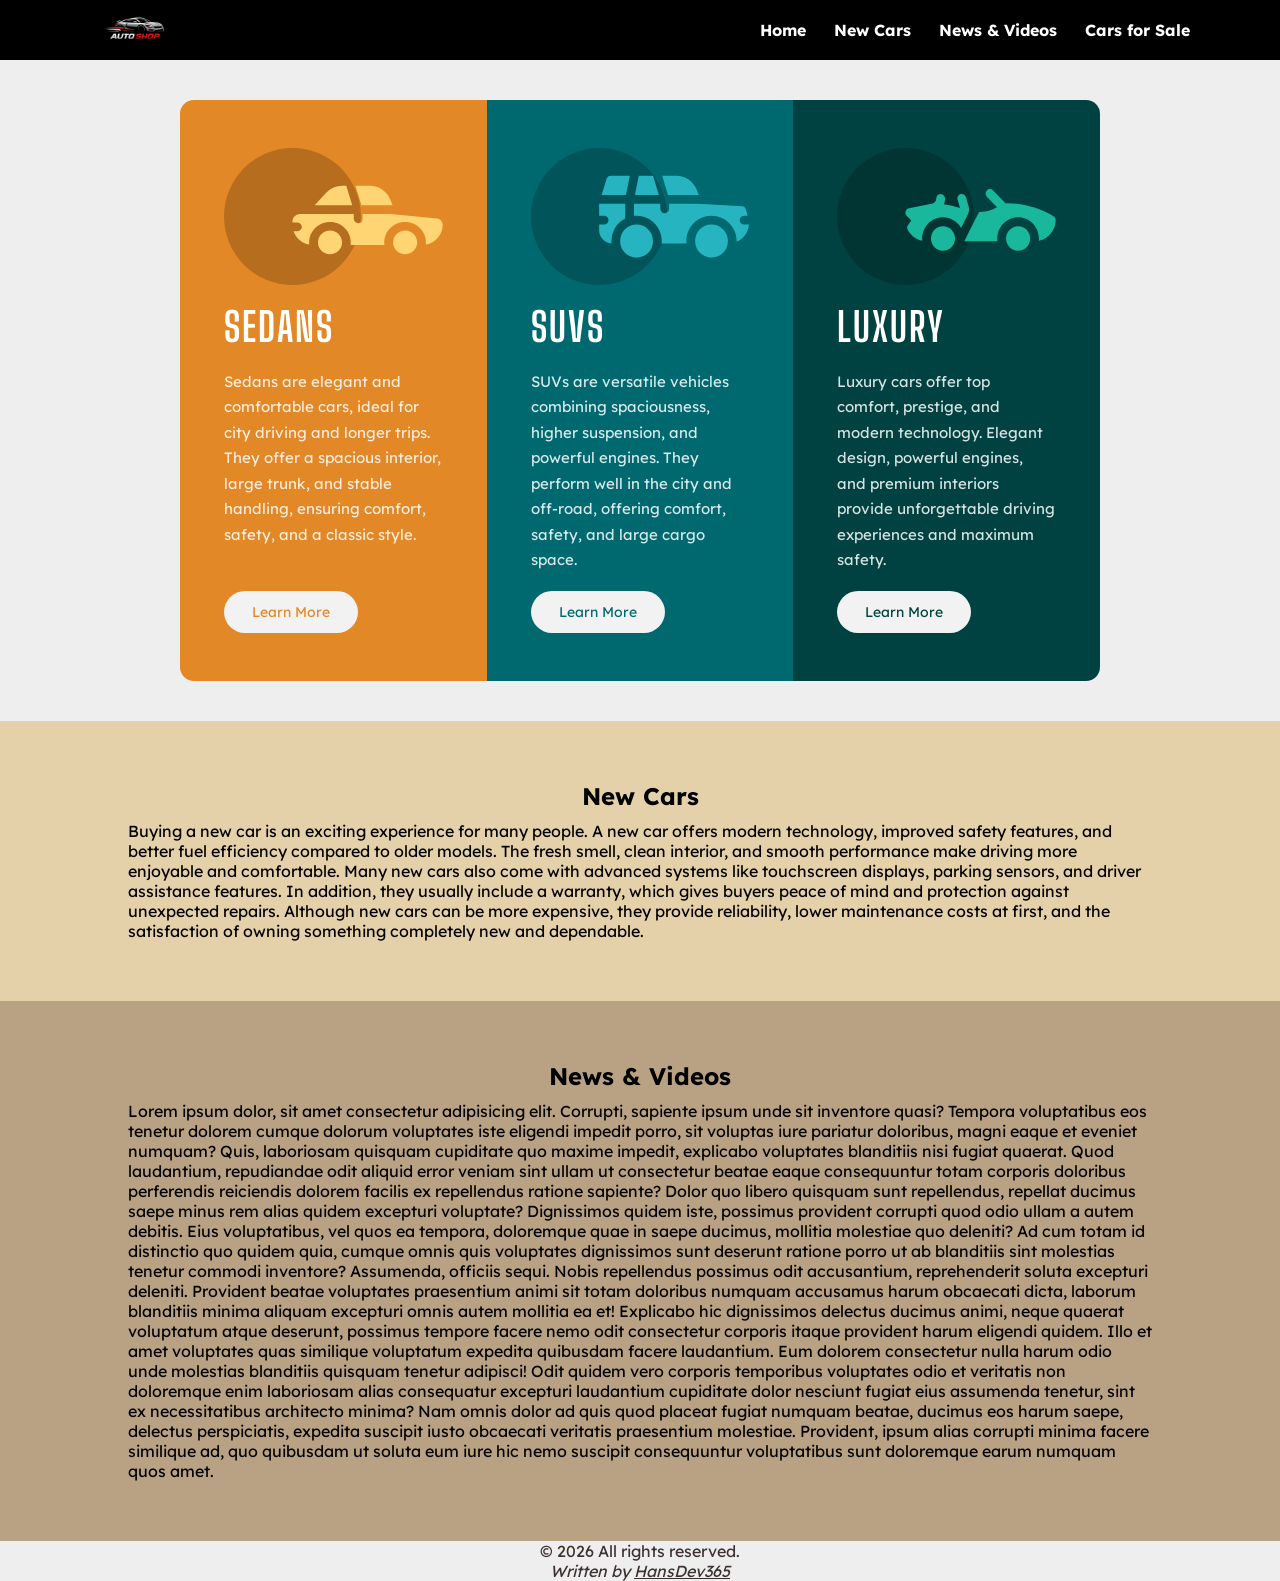
==== commit 1379fcb0: "V0.0.05" ====
--- a/index.html
+++ b/index.html
@@ -24,7 +24,7 @@
     <nav class="nav-bar">
         <div class="nav-container">
             <a href="index.html" class="logo">
-                <img src="/images/AutoShop.png" alt="Auto Shop" width="90" />
+                <img rel="preload" fetchpriority="high" src="/images/AutoShop.png" alt="Auto Shop" width="90" />
             </a>
 
             <ul class="nav-links">
@@ -56,7 +56,7 @@
         <section class="cars" id="home">
             <div class="cars-container">
                 <article class="car sedans">
-                    <img src="images/icon-sedans.svg" alt="Sedans" />
+                    <img rel="preload" fetchpriority="high" src="images/icon-sedans.svg" alt="Sedans" />
                     <h2>SEDANS</h2>
                     <p>
                         Sedans are elegant and comfortable cars, ideal for city driving and longer trips. They offer a
@@ -67,7 +67,7 @@
                 </article>
 
                 <article class="car suvs">
-                    <img src="images/icon-suvs.svg" alt="SUVs" />
+                    <img rel="preload" fetchpriority="high" src="images/icon-suvs.svg" alt="SUVs" />
                     <h2>SUVS</h2>
                     <p>
                         SUVs are versatile vehicles combining spaciousness, higher suspension, and powerful engines.
@@ -77,7 +77,7 @@
                 </article>
 
                 <article class="car luxury">
-                    <img src="images/icon-luxury.svg" alt="Luxury" />
+                    <img rel="preload" fetchpriority="high" src="images/icon-luxury.svg" alt="Luxury" />
                     <h2>LUXURY</h2>
                     <p>
                         Luxury cars offer top comfort, prestige, and modern technology. Elegant design, powerful
@@ -90,7 +90,8 @@
         </section>
 
         <!-- Anchor targets so nav links work -->
-        <section id="new-cars" class="anchor-section">
+        <section id="new-cars" class="anchor-section dark">
+            <div class="container">
             <h2>New Cars</h2>
             <p>Buying a new car is an exciting experience for many people. A new car offers modern technology, improved
                 safety features, and better fuel efficiency compared to older models. The fresh smell, clean interior,
@@ -99,9 +100,11 @@
                 addition, they usually include a warranty, which gives buyers peace of mind and protection against
                 unexpected repairs. Although new cars can be more expensive, they provide reliability, lower maintenance
                 costs at first, and the satisfaction of owning something completely new and dependable.</p>
+                </div>
         </section>
 
-        <section id="news-videos" class="anchor-section">
+        <section id="news-videos" class="anchor-section light">
+            <div class="container">
             <h2>News &amp; Videos</h2>
             <p>Lorem ipsum dolor, sit amet consectetur adipisicing elit. Corrupti, sapiente ipsum unde sit inventore
                 quasi? Tempora voluptatibus eos tenetur dolorem cumque dolorum voluptates iste eligendi impedit porro,
@@ -126,6 +129,7 @@
                 beatae, ducimus eos harum saepe, delectus perspiciatis, expedita suscipit iusto obcaecati veritatis
                 praesentium molestiae. Provident, ipsum alias corrupti minima facere similique ad, quo quibusdam ut
                 soluta eum iure hic nemo suscipit consequuntur voluptatibus sunt doloremque earum numquam quos amet.</p>
+                </div>
         </section>
 
     </main>
--- a/styles.css
+++ b/styles.css
@@ -1,119 +1,148 @@
 /* RESET */
 * {
-  margin: 0;
-  padding: 0;
-  box-sizing: border-box;
+	margin: 0;
+	padding: 0;
+	box-sizing: border-box;
+	scroll-behavior: smooth;
 }
 
 /* PAGE BASE */
 body {
-  min-height: 100vh;
-  display: flex;
-  flex-direction: column;
-  font-family: 'Lexend Deca', sans-serif;
-  background: #eee;
+	min-height: 100vh;
+	display: flex;
+	flex-direction: column;
+	font-family: 'Lexend Deca', sans-serif;
+	background: #eee;
 }
 
 main {
-  flex: 1;
+	flex: 1;
 }
 
 /* Center only the cars section */
 .cars {
-  display: flex;
-  align-items: center;
-  justify-content: center;
-  padding: 40px 16px;
+	display: flex;
+	align-items: center;
+	justify-content: center;
+	padding: 40px 16px;
 }
 
 /* 3-column wrapper (renamed to avoid conflict with navbar) */
 .cars-container {
-  width: min(920px, 92vw);
-  display: flex;
-  border-radius: 14px;
-  overflow: hidden;
+	width: min(920px, 92vw);
+	display: flex;
+	border-radius: 14px;
+	overflow: hidden;
 }
 
 /* each column */
 .car {
-  flex: 1;
-  padding: 48px 44px;
-  color: #fff;
-  display: flex;
-  flex-direction: column;
-  gap: 18px;
+	flex: 1;
+	padding: 48px 44px;
+	color: #fff;
+	display: flex;
+	flex-direction: column;
+	gap: 18px;
 }
 
 .car h2 {
-  font-family: 'Big Shoulders Display', sans-serif;
-  font-size: 40px;
-  letter-spacing: 2px;
-  text-transform: uppercase;
+	font-family: 'Big Shoulders Display', sans-serif;
+	font-size: 40px;
+	letter-spacing: 2px;
+	text-transform: uppercase;
 }
 
 .car p {
-  line-height: 1.7;
-  opacity: 0.85;
-  max-width: 28ch;
-  font-size: 15px;
+	line-height: 1.7;
+	opacity: 0.85;
+	max-width: 28ch;
+	font-size: 15px;
 }
 
 /* Learn more buttons */
 .btn {
-  margin-top: auto;
-  align-self: flex-start;
-  display: inline-block;
-  padding: 12px 28px;
-  border-radius: 999px;
-  background: hsl(0, 0%, 95%);
-  text-decoration: none;
-  font-size: 14px;
-  transition: all 0.25s ease;
+	margin-top: auto;
+	align-self: flex-start;
+	display: inline-block;
+	padding: 12px 28px;
+	border-radius: 999px;
+	background: hsl(0, 0%, 95%);
+	text-decoration: none;
+	font-size: 14px;
+	transition: all 0.25s ease;
 }
 
 /* Text color matches card */
-.sedans .btn { color: hsl(31, 77%, 52%); }
-.suvs .btn { color: hsl(184, 100%, 22%); }
-.luxury .btn { color: hsl(179, 100%, 13%); }
+.sedans .btn {
+	color: hsl(31, 77%, 52%);
+}
+.suvs .btn {
+	color: hsl(184, 100%, 22%);
+}
+.luxury .btn {
+	color: hsl(179, 100%, 13%);
+}
 
 .car .btn:hover {
-  background: transparent;
-  color: #fff;
-  border: 2px solid #fff;
-  transform: translateY(-2px);
+	background: transparent;
+	color: #fff;
+	border: 2px solid #fff;
+	transform: translateY(-2px);
 }
 
 /* box colors */
-.sedans { background: hsl(31, 77%, 52%); }
-.suvs { background: hsl(184, 100%, 22%); }
-.luxury { background: hsl(179, 100%, 13%); }
+.sedans {
+	background: hsl(31, 77%, 52%);
+}
+.suvs {
+	background: hsl(184, 100%, 22%);
+}
+.luxury {
+	background: hsl(179, 100%, 13%);
+}
 
 /* Anchor sections, so navbar links scroll correctly */
 .anchor-section {
-  padding: 60px 16px;
-  width: min(920px, 92vw);
-  margin: 0 auto;
+	/* padding: 80px 40px;;
+	padding: 60px 16px;
+	width: min(920px, 92vw);
+	margin: 0 auto; */
+	padding: 60px 0;
+}
+
+.container {
+	width: 80%;
+	margin: 0 auto;
 }
 
 .anchor-section h2 {
-  margin-bottom: 10px;
+	margin-bottom: 10px;
+	display: flex;
+	justify-content: center;
+}
+
+.dark {
+	background-color: rgba(211, 156, 48, 0.359);
+}
+
+.light {
+	background-color: rgba(131, 85, 25, 0.498);
 }
 
 /* Footer */
 .site-footer {
-  margin-top: auto;
-  text-align: center;
-  padding: 20px;
-  color: rgba(0, 0, 0, 0.8);
+	margin-top: auto;
+	text-align: center;
+	color: rgba(16, 0, 0, 0.8);
 }
 
 .site-footer a {
-  color: inherit;
+	color: inherit;
 }
 
 /* responsive cars layout */
 @media (max-width: 900px) {
-  .cars-container {
-    flex-direction: column;
-  }
-}+	.cars-container {
+		flex-direction: column;
+	}
+}
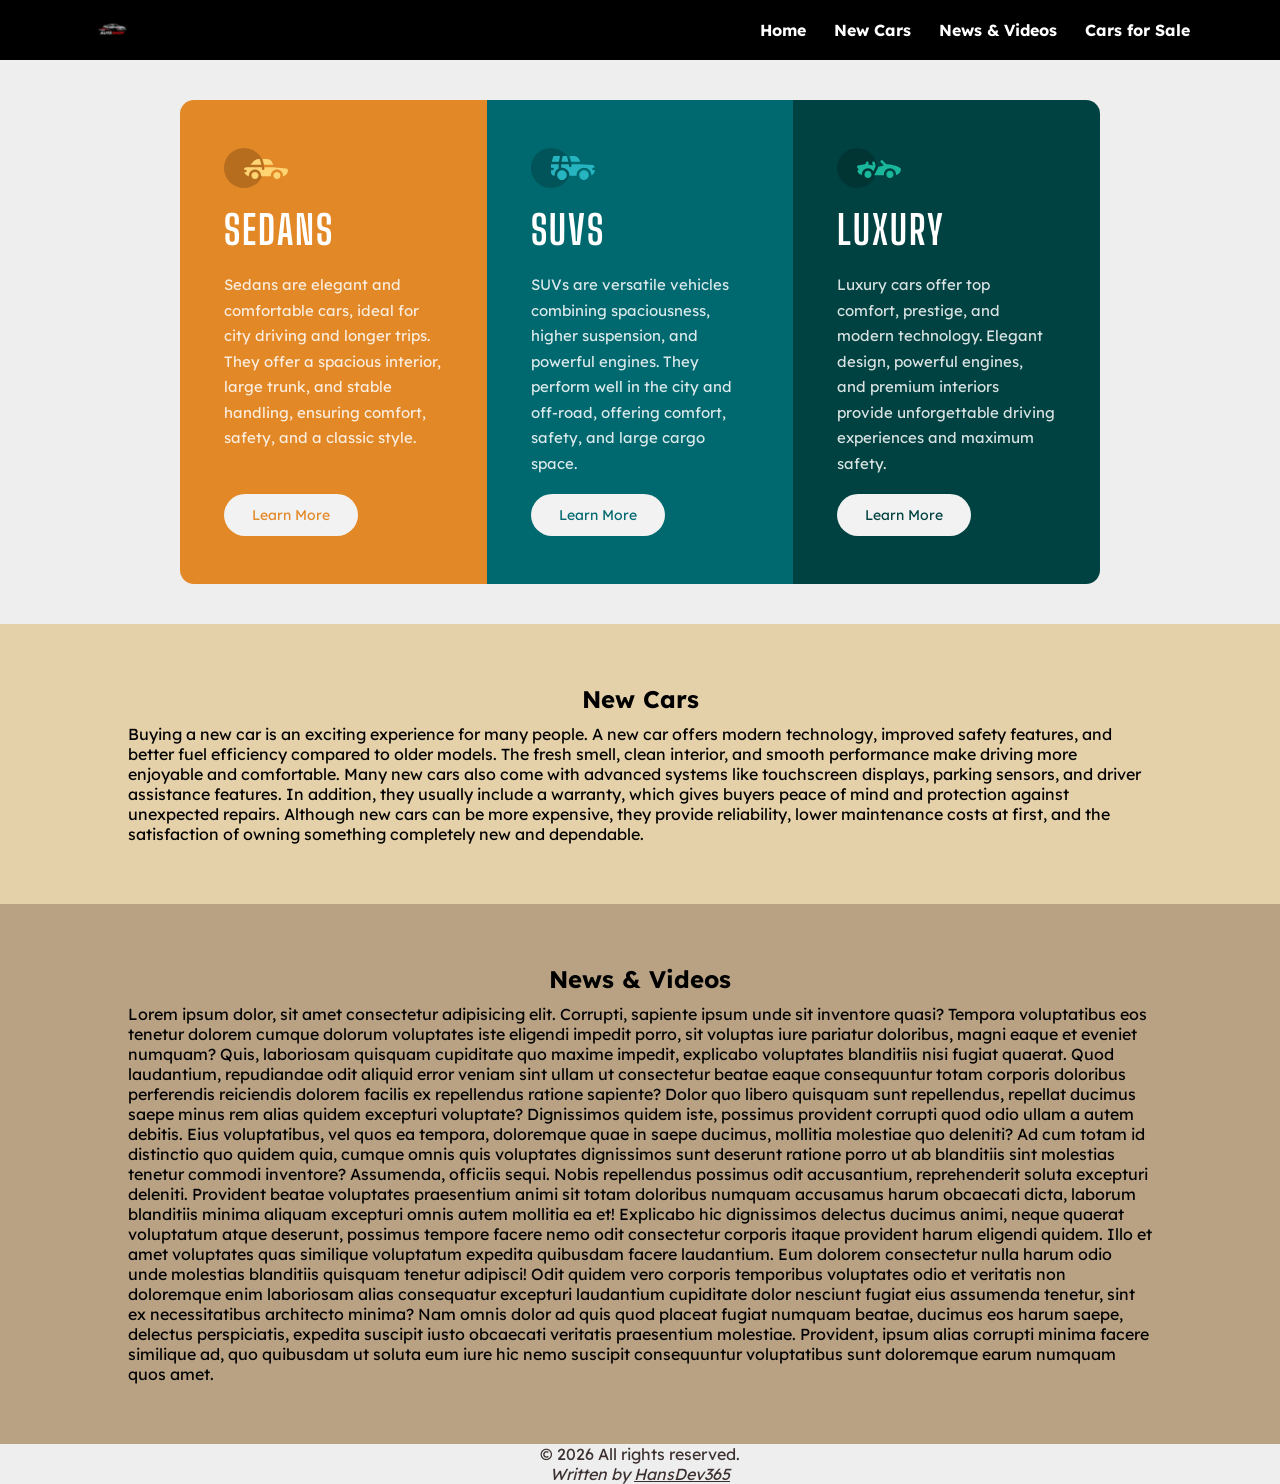
==== commit a2e0bd7e: "V0.0.06" ====
--- a/index.html
+++ b/index.html
@@ -9,6 +9,7 @@
     <!-- Navbar + main styles -->
     <link rel="stylesheet" href="styles_nav-bar.css" />
     <link rel="stylesheet" href="styles.css" />
+    <link rel="preload" as="image" href="images/AutoShop-90.png" type="image/png" fetchpriority="high">
 
     <!-- Google Fonts -->
     <link rel="preconnect" href="https://fonts.googleapis.com">
@@ -24,7 +25,9 @@
     <nav class="nav-bar">
         <div class="nav-container">
             <a href="index.html" class="logo">
-                <img rel="preload" fetchpriority="high" src="/images/AutoShop.png" alt="Auto Shop" width="90" />
+                <img src="images/AutoShop-90.png" srcset="images/AutoShop-90.png 1x, images/AutoShop-180.png 2x"
+                    sizes="44px" alt="Auto Shop" width="90" height="90" loading="eager" decoding="async"
+                    fetchpriority="high" />
             </a>
 
             <ul class="nav-links">
@@ -56,7 +59,7 @@
         <section class="cars" id="home">
             <div class="cars-container">
                 <article class="car sedans">
-                    <img rel="preload" fetchpriority="high" src="images/icon-sedans.svg" alt="Sedans" />
+                    <img src="images/icon-sedans.svg" alt="Sedans" width="64" height="40" decoding="async" />
                     <h2>SEDANS</h2>
                     <p>
                         Sedans are elegant and comfortable cars, ideal for city driving and longer trips. They offer a
@@ -67,7 +70,7 @@
                 </article>
 
                 <article class="car suvs">
-                    <img rel="preload" fetchpriority="high" src="images/icon-suvs.svg" alt="SUVs" />
+                    <img src="images/icon-suvs.svg" alt="SUVs" width="64" height="40" decoding="async" />
                     <h2>SUVS</h2>
                     <p>
                         SUVs are versatile vehicles combining spaciousness, higher suspension, and powerful engines.
@@ -77,7 +80,7 @@
                 </article>
 
                 <article class="car luxury">
-                    <img rel="preload" fetchpriority="high" src="images/icon-luxury.svg" alt="Luxury" />
+                    <img src="images/icon-luxury.svg" alt="Luxury" width="64" height="40" decoding="async" />
                     <h2>LUXURY</h2>
                     <p>
                         Luxury cars offer top comfort, prestige, and modern technology. Elegant design, powerful
@@ -92,44 +95,58 @@
         <!-- Anchor targets so nav links work -->
         <section id="new-cars" class="anchor-section dark">
             <div class="container">
-            <h2>New Cars</h2>
-            <p>Buying a new car is an exciting experience for many people. A new car offers modern technology, improved
-                safety features, and better fuel efficiency compared to older models. The fresh smell, clean interior,
-                and smooth performance make driving more enjoyable and comfortable. Many new cars also come with
-                advanced systems like touchscreen displays, parking sensors, and driver assistance features. In
-                addition, they usually include a warranty, which gives buyers peace of mind and protection against
-                unexpected repairs. Although new cars can be more expensive, they provide reliability, lower maintenance
-                costs at first, and the satisfaction of owning something completely new and dependable.</p>
-                </div>
+                <h2>New Cars</h2>
+                <p>Buying a new car is an exciting experience for many people. A new car offers modern technology,
+                    improved
+                    safety features, and better fuel efficiency compared to older models. The fresh smell, clean
+                    interior,
+                    and smooth performance make driving more enjoyable and comfortable. Many new cars also come with
+                    advanced systems like touchscreen displays, parking sensors, and driver assistance features. In
+                    addition, they usually include a warranty, which gives buyers peace of mind and protection against
+                    unexpected repairs. Although new cars can be more expensive, they provide reliability, lower
+                    maintenance
+                    costs at first, and the satisfaction of owning something completely new and dependable.</p>
+            </div>
         </section>
 
         <section id="news-videos" class="anchor-section light">
             <div class="container">
-            <h2>News &amp; Videos</h2>
-            <p>Lorem ipsum dolor, sit amet consectetur adipisicing elit. Corrupti, sapiente ipsum unde sit inventore
-                quasi? Tempora voluptatibus eos tenetur dolorem cumque dolorum voluptates iste eligendi impedit porro,
-                sit voluptas iure pariatur doloribus, magni eaque et eveniet numquam? Quis, laboriosam quisquam
-                cupiditate quo maxime impedit, explicabo voluptates blanditiis nisi fugiat quaerat. Quod laudantium,
-                repudiandae odit aliquid error veniam sint ullam ut consectetur beatae eaque consequuntur totam corporis
-                doloribus perferendis reiciendis dolorem facilis ex repellendus ratione sapiente? Dolor quo libero
-                quisquam sunt repellendus, repellat ducimus saepe minus rem alias quidem excepturi voluptate?
-                Dignissimos quidem iste, possimus provident corrupti quod odio ullam a autem debitis. Eius voluptatibus,
-                vel quos ea tempora, doloremque quae in saepe ducimus, mollitia molestiae quo deleniti? Ad cum totam id
-                distinctio quo quidem quia, cumque omnis quis voluptates dignissimos sunt deserunt ratione porro ut ab
-                blanditiis sint molestias tenetur commodi inventore? Assumenda, officiis sequi. Nobis repellendus
-                possimus odit accusantium, reprehenderit soluta excepturi deleniti. Provident beatae voluptates
-                praesentium animi sit totam doloribus numquam accusamus harum obcaecati dicta, laborum blanditiis minima
-                aliquam excepturi omnis autem mollitia ea et! Explicabo hic dignissimos delectus ducimus animi, neque
-                quaerat voluptatum atque deserunt, possimus tempore facere nemo odit consectetur corporis itaque
-                provident harum eligendi quidem. Illo et amet voluptates quas similique voluptatum expedita quibusdam
-                facere laudantium. Eum dolorem consectetur nulla harum odio unde molestias blanditiis quisquam tenetur
-                adipisci! Odit quidem vero corporis temporibus voluptates odio et veritatis non doloremque enim
-                laboriosam alias consequatur excepturi laudantium cupiditate dolor nesciunt fugiat eius assumenda
-                tenetur, sint ex necessitatibus architecto minima? Nam omnis dolor ad quis quod placeat fugiat numquam
-                beatae, ducimus eos harum saepe, delectus perspiciatis, expedita suscipit iusto obcaecati veritatis
-                praesentium molestiae. Provident, ipsum alias corrupti minima facere similique ad, quo quibusdam ut
-                soluta eum iure hic nemo suscipit consequuntur voluptatibus sunt doloremque earum numquam quos amet.</p>
-                </div>
+                <h2>News &amp; Videos</h2>
+                <p>Lorem ipsum dolor, sit amet consectetur adipisicing elit. Corrupti, sapiente ipsum unde sit inventore
+                    quasi? Tempora voluptatibus eos tenetur dolorem cumque dolorum voluptates iste eligendi impedit
+                    porro,
+                    sit voluptas iure pariatur doloribus, magni eaque et eveniet numquam? Quis, laboriosam quisquam
+                    cupiditate quo maxime impedit, explicabo voluptates blanditiis nisi fugiat quaerat. Quod laudantium,
+                    repudiandae odit aliquid error veniam sint ullam ut consectetur beatae eaque consequuntur totam
+                    corporis
+                    doloribus perferendis reiciendis dolorem facilis ex repellendus ratione sapiente? Dolor quo libero
+                    quisquam sunt repellendus, repellat ducimus saepe minus rem alias quidem excepturi voluptate?
+                    Dignissimos quidem iste, possimus provident corrupti quod odio ullam a autem debitis. Eius
+                    voluptatibus,
+                    vel quos ea tempora, doloremque quae in saepe ducimus, mollitia molestiae quo deleniti? Ad cum totam
+                    id
+                    distinctio quo quidem quia, cumque omnis quis voluptates dignissimos sunt deserunt ratione porro ut
+                    ab
+                    blanditiis sint molestias tenetur commodi inventore? Assumenda, officiis sequi. Nobis repellendus
+                    possimus odit accusantium, reprehenderit soluta excepturi deleniti. Provident beatae voluptates
+                    praesentium animi sit totam doloribus numquam accusamus harum obcaecati dicta, laborum blanditiis
+                    minima
+                    aliquam excepturi omnis autem mollitia ea et! Explicabo hic dignissimos delectus ducimus animi,
+                    neque
+                    quaerat voluptatum atque deserunt, possimus tempore facere nemo odit consectetur corporis itaque
+                    provident harum eligendi quidem. Illo et amet voluptates quas similique voluptatum expedita
+                    quibusdam
+                    facere laudantium. Eum dolorem consectetur nulla harum odio unde molestias blanditiis quisquam
+                    tenetur
+                    adipisci! Odit quidem vero corporis temporibus voluptates odio et veritatis non doloremque enim
+                    laboriosam alias consequatur excepturi laudantium cupiditate dolor nesciunt fugiat eius assumenda
+                    tenetur, sint ex necessitatibus architecto minima? Nam omnis dolor ad quis quod placeat fugiat
+                    numquam
+                    beatae, ducimus eos harum saepe, delectus perspiciatis, expedita suscipit iusto obcaecati veritatis
+                    praesentium molestiae. Provident, ipsum alias corrupti minima facere similique ad, quo quibusdam ut
+                    soluta eum iure hic nemo suscipit consequuntur voluptatibus sunt doloremque earum numquam quos amet.
+                </p>
+            </div>
         </section>
 
     </main>
--- a/styles_nav-bar.css
+++ b/styles_nav-bar.css
@@ -21,6 +21,12 @@
   display: flex;
   align-items: center;
   height: 60px;
+}
+
+.logo img {
+  height: 44px;
+  width: auto;
+  display: block;
 }
 
 /* Desktop links */
@@ -100,4 +106,4 @@
 @media (max-width: 800px) {
   .nav-links { display: none; }
   .menu-btn { display: block; }
-}+}
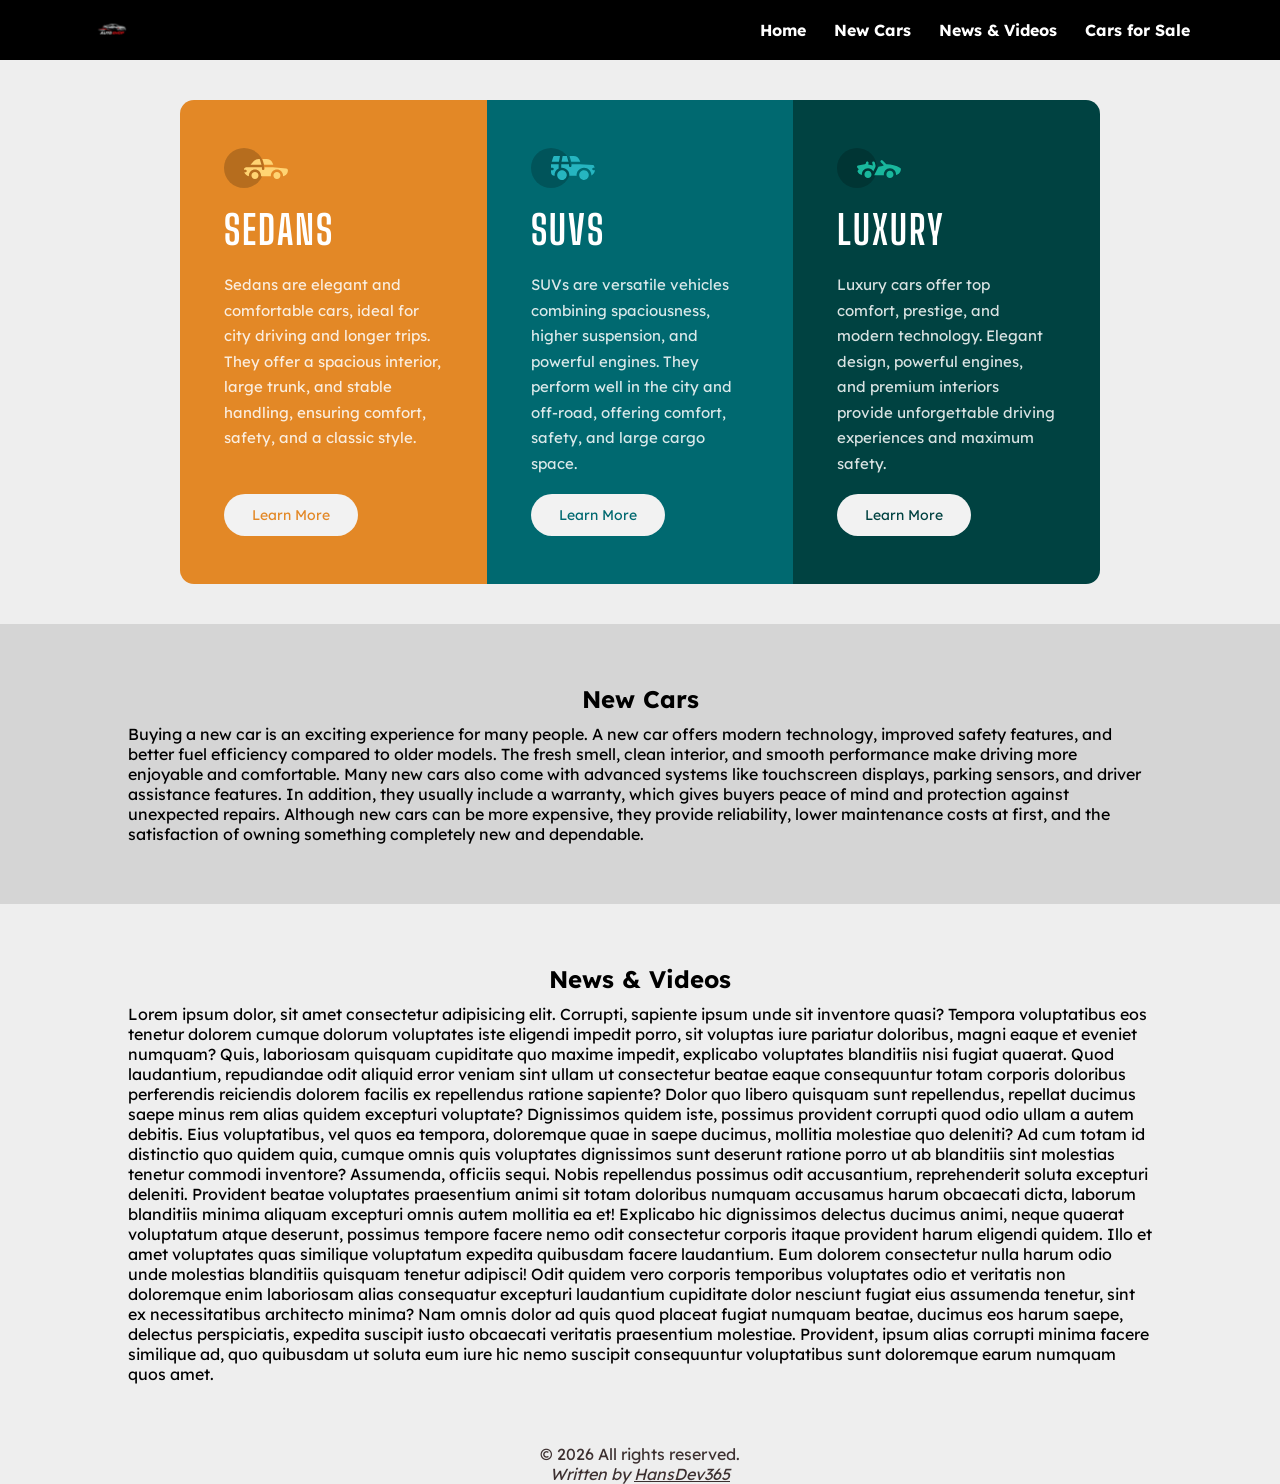
==== commit 01af818e: "V0.0.08" ====
--- a/index.html
+++ b/index.html
@@ -109,7 +109,7 @@
             </div>
         </section>
 
-        <section id="news-videos" class="anchor-section light">
+        <section id="news-videos" class="anchor-section">
             <div class="container">
                 <h2>News &amp; Videos</h2>
                 <p>Lorem ipsum dolor, sit amet consectetur adipisicing elit. Corrupti, sapiente ipsum unde sit inventore
--- a/styles.css
+++ b/styles.css
@@ -122,11 +122,7 @@
 }
 
 .dark {
-	background-color: rgba(211, 156, 48, 0.359);
-}
-
-.light {
-	background-color: rgba(131, 85, 25, 0.498);
+	background-color: rgba(200, 200, 200, 0.632);
 }
 
 /* Footer */
